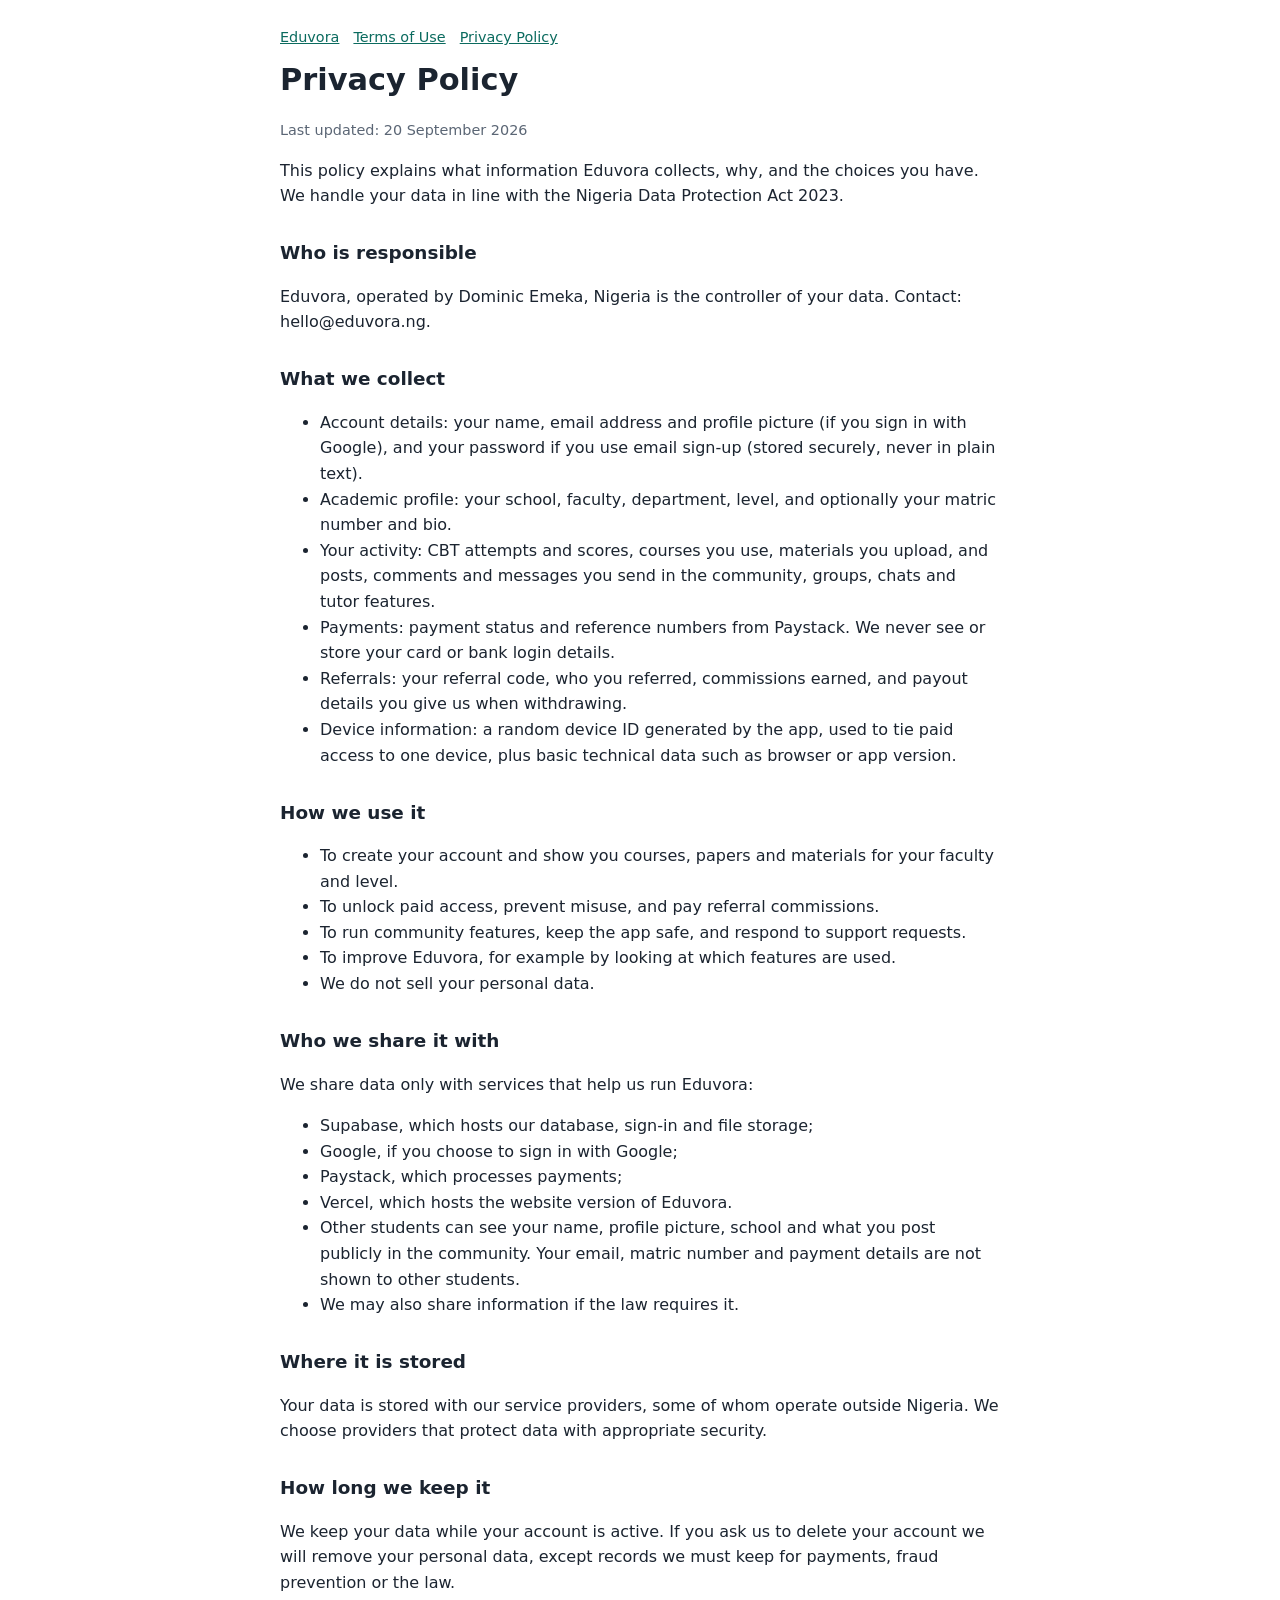
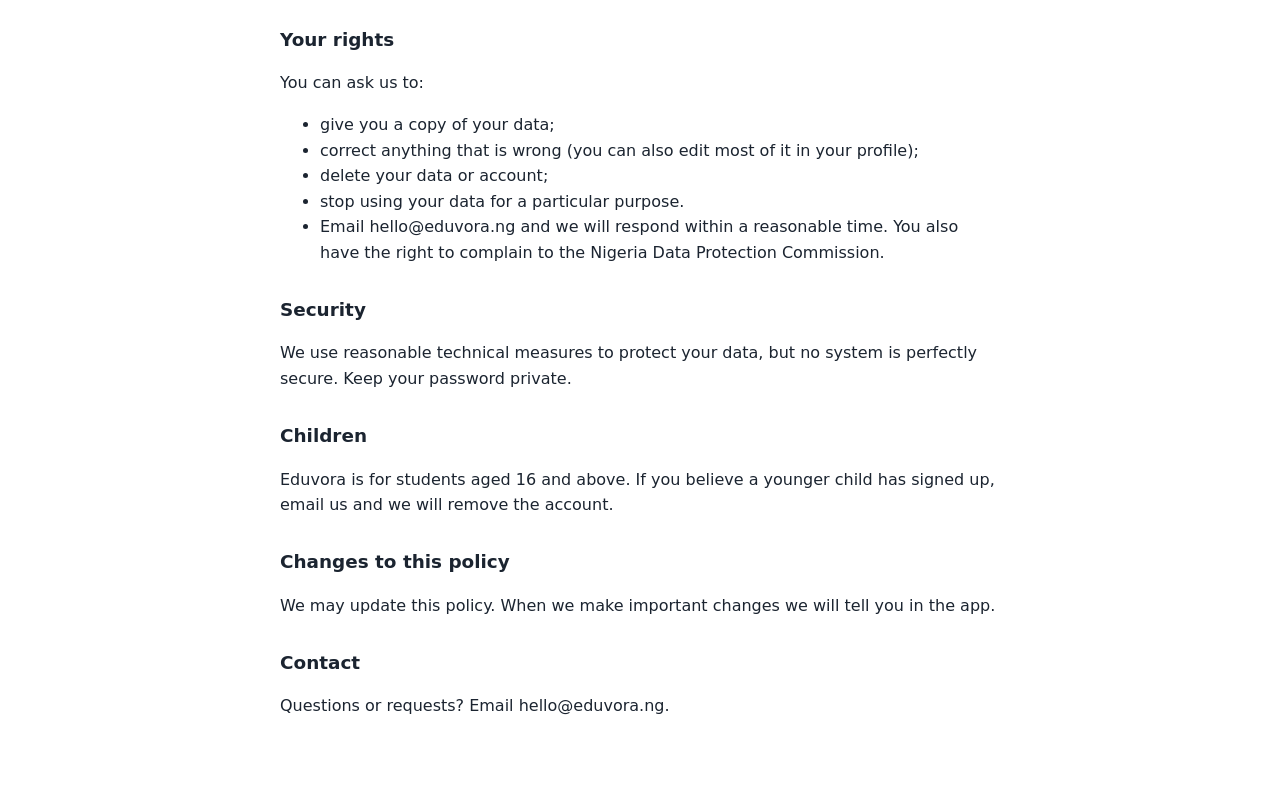
==== web/privacy.html @ e9e39f9f "Add Terms of Use and Privacy Policy (in-app screens, web pages, sign-up consent) Co-Authored-By: Cla" ====
<!doctype html><html lang='en'><head><meta charset='utf-8'><meta name='viewport' content='width=device-width,initial-scale=1'><title>Privacy Policy - Eduvora</title><style>body{font-family:system-ui,-apple-system,Segoe UI,Roboto,sans-serif;line-height:1.6;color:#1b2430;background:#fff;margin:0}main{max-width:720px;margin:0 auto;padding:24px 16px 64px}h1{font-size:1.9rem;margin:.2em 0}h2{font-size:1.15rem;margin:1.6em 0 .4em}p,li{font-size:1rem}.muted{color:#5b6675;font-size:.9rem}a{color:#0b6b5f}nav a{margin-right:14px;font-size:.9rem}@media (prefers-color-scheme:dark){body{background:#12171d;color:#e6ebf0}.muted{color:#9aa6b4}a{color:#6fd3c3}}</style></head><body><main><nav><a href='/'>Eduvora</a><a href='terms.html'>Terms of Use</a><a href='privacy.html'>Privacy Policy</a></nav><h1>Privacy Policy</h1><p class='muted'>Last updated: 20 September 2026</p><p>This policy explains what information Eduvora collects, why, and the choices you have. We handle your data in line with the Nigeria Data Protection Act 2023.</p><h2>Who is responsible</h2><p>Eduvora, operated by Dominic Emeka, Nigeria is the controller of your data. Contact: hello@eduvora.ng.</p><h2>What we collect</h2><ul><li>Account details: your name, email address and profile picture (if you sign in with Google), and your password if you use email sign-up (stored securely, never in plain text).</li><li>Academic profile: your school, faculty, department, level, and optionally your matric number and bio.</li><li>Your activity: CBT attempts and scores, courses you use, materials you upload, and posts, comments and messages you send in the community, groups, chats and tutor features.</li><li>Payments: payment status and reference numbers from Paystack. We never see or store your card or bank login details.</li><li>Referrals: your referral code, who you referred, commissions earned, and payout details you give us when withdrawing.</li><li>Device information: a random device ID generated by the app, used to tie paid access to one device, plus basic technical data such as browser or app version.</li></ul><h2>How we use it</h2><ul><li>To create your account and show you courses, papers and materials for your faculty and level.</li><li>To unlock paid access, prevent misuse, and pay referral commissions.</li><li>To run community features, keep the app safe, and respond to support requests.</li><li>To improve Eduvora, for example by looking at which features are used.</li><li>We do not sell your personal data.</li></ul><h2>Who we share it with</h2><p>We share data only with services that help us run Eduvora:</p><ul><li>Supabase, which hosts our database, sign-in and file storage;</li><li>Google, if you choose to sign in with Google;</li><li>Paystack, which processes payments;</li><li>Vercel, which hosts the website version of Eduvora.</li><li>Other students can see your name, profile picture, school and what you post publicly in the community. Your email, matric number and payment details are not shown to other students.</li><li>We may also share information if the law requires it.</li></ul><h2>Where it is stored</h2><p>Your data is stored with our service providers, some of whom operate outside Nigeria. We choose providers that protect data with appropriate security.</p><h2>How long we keep it</h2><p>We keep your data while your account is active. If you ask us to delete your account we will remove your personal data, except records we must keep for payments, fraud prevention or the law.</p><h2>Your rights</h2><p>You can ask us to:</p><ul><li>give you a copy of your data;</li><li>correct anything that is wrong (you can also edit most of it in your profile);</li><li>delete your data or account;</li><li>stop using your data for a particular purpose.</li><li>Email hello@eduvora.ng and we will respond within a reasonable time. You also have the right to complain to the Nigeria Data Protection Commission.</li></ul><h2>Security</h2><p>We use reasonable technical measures to protect your data, but no system is perfectly secure. Keep your password private.</p><h2>Children</h2><p>Eduvora is for students aged 16 and above. If you believe a younger child has signed up, email us and we will remove the account.</p><h2>Changes to this policy</h2><p>We may update this policy. When we make important changes we will tell you in the app.</p><h2>Contact</h2><p>Questions or requests? Email hello@eduvora.ng.</p></main></body></html>
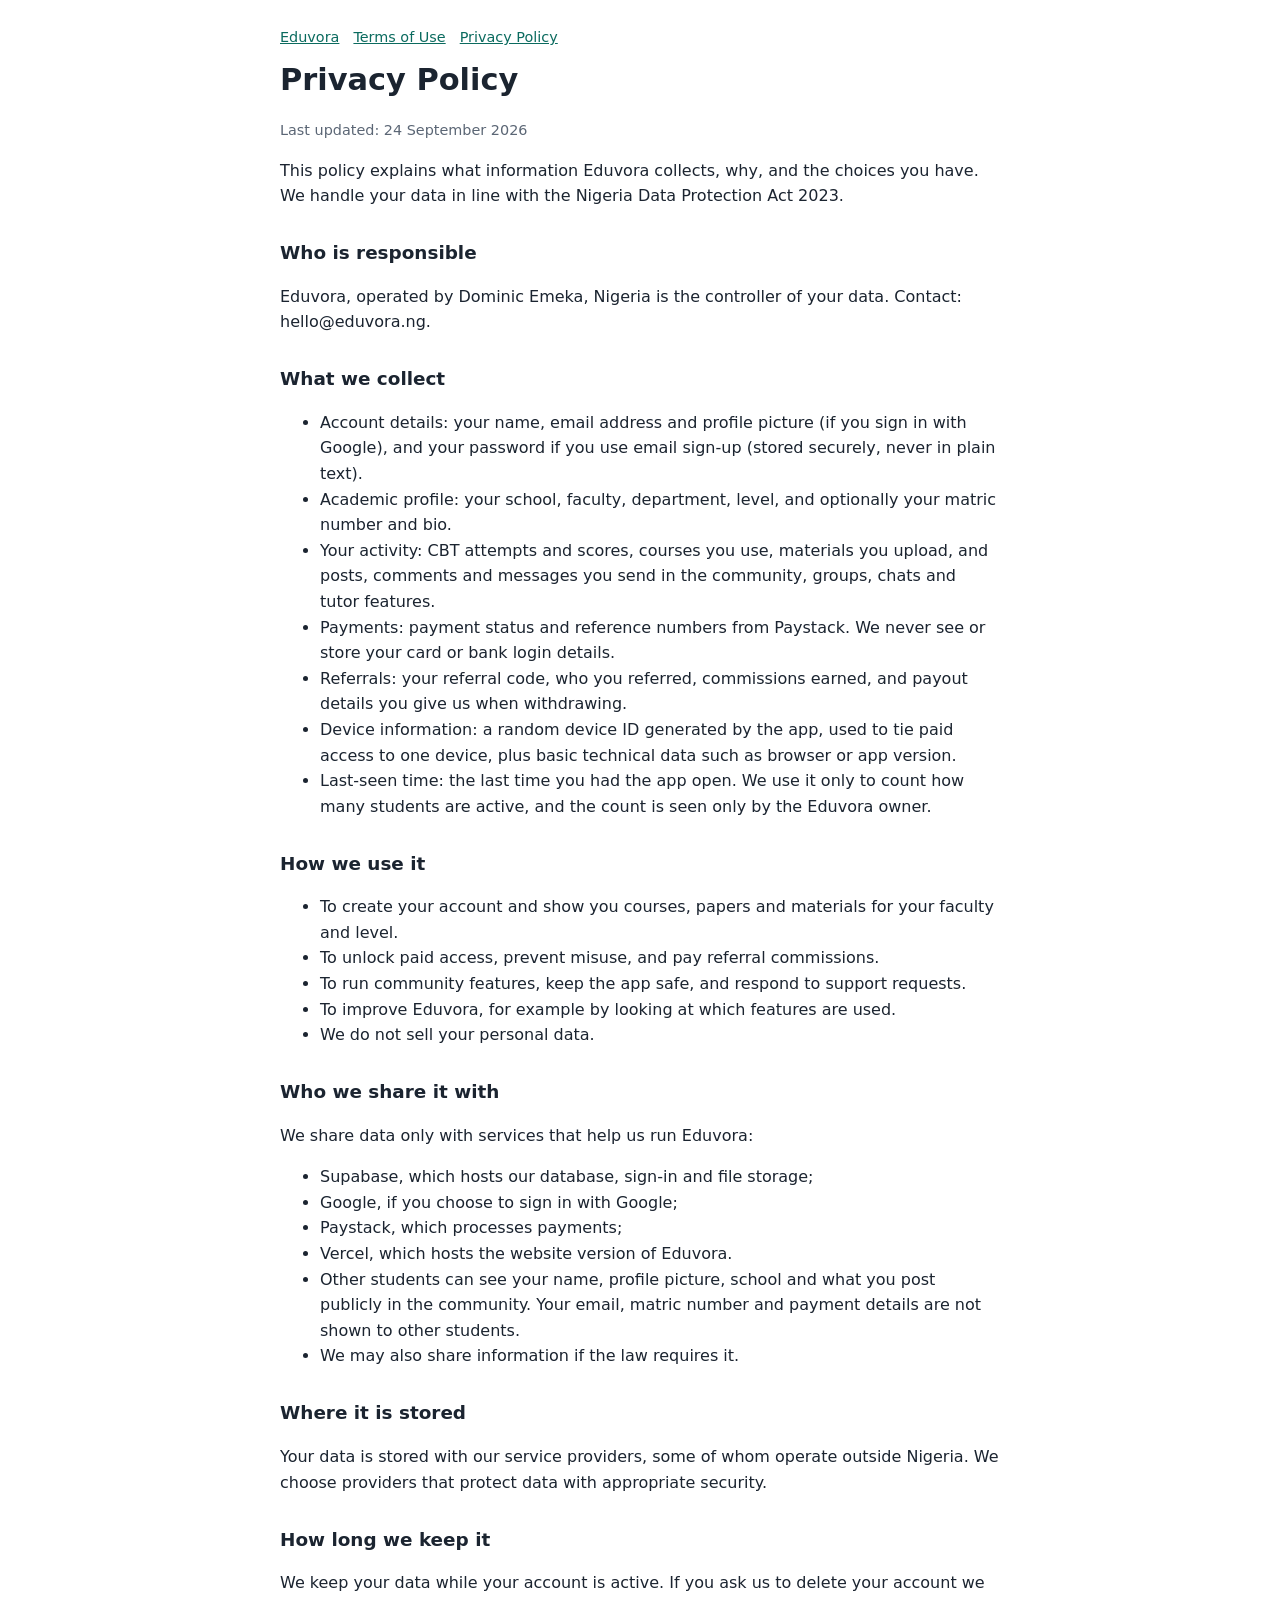
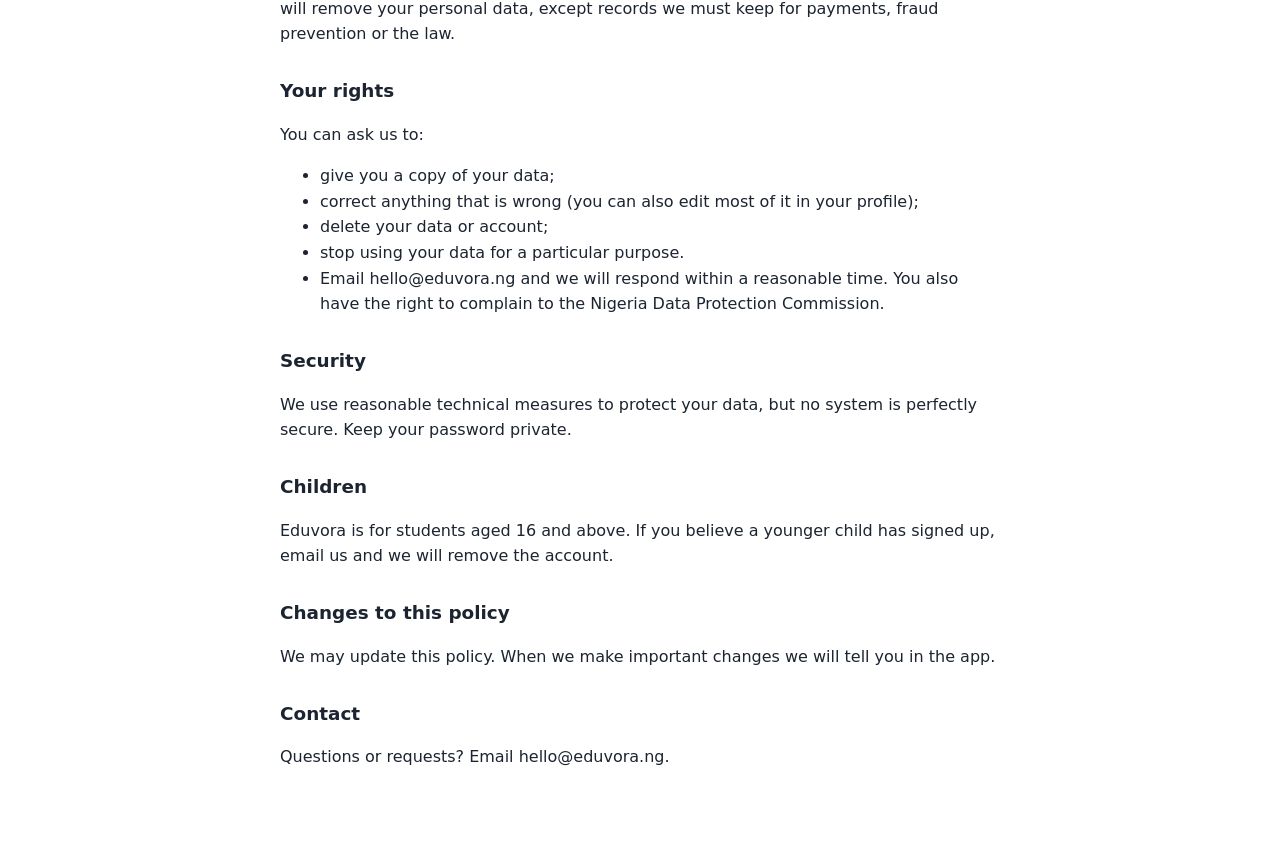
==== commit be2c5252: "Owner-only Live users screen with a last-seen heartbeat HomeShell pings touch_last_seen() on open an" ====
--- a/web/privacy.html
+++ b/web/privacy.html
@@ -1 +1 @@
-<!doctype html><html lang='en'><head><meta charset='utf-8'><meta name='viewport' content='width=device-width,initial-scale=1'><title>Privacy Policy - Eduvora</title><style>body{font-family:system-ui,-apple-system,Segoe UI,Roboto,sans-serif;line-height:1.6;color:#1b2430;background:#fff;margin:0}main{max-width:720px;margin:0 auto;padding:24px 16px 64px}h1{font-size:1.9rem;margin:.2em 0}h2{font-size:1.15rem;margin:1.6em 0 .4em}p,li{font-size:1rem}.muted{color:#5b6675;font-size:.9rem}a{color:#0b6b5f}nav a{margin-right:14px;font-size:.9rem}@media (prefers-color-scheme:dark){body{background:#12171d;color:#e6ebf0}.muted{color:#9aa6b4}a{color:#6fd3c3}}</style></head><body><main><nav><a href='/'>Eduvora</a><a href='terms.html'>Terms of Use</a><a href='privacy.html'>Privacy Policy</a></nav><h1>Privacy Policy</h1><p class='muted'>Last updated: 20 September 2026</p><p>This policy explains what information Eduvora collects, why, and the choices you have. We handle your data in line with the Nigeria Data Protection Act 2023.</p><h2>Who is responsible</h2><p>Eduvora, operated by Dominic Emeka, Nigeria is the controller of your data. Contact: hello@eduvora.ng.</p><h2>What we collect</h2><ul><li>Account details: your name, email address and profile picture (if you sign in with Google), and your password if you use email sign-up (stored securely, never in plain text).</li><li>Academic profile: your school, faculty, department, level, and optionally your matric number and bio.</li><li>Your activity: CBT attempts and scores, courses you use, materials you upload, and posts, comments and messages you send in the community, groups, chats and tutor features.</li><li>Payments: payment status and reference numbers from Paystack. We never see or store your card or bank login details.</li><li>Referrals: your referral code, who you referred, commissions earned, and payout details you give us when withdrawing.</li><li>Device information: a random device ID generated by the app, used to tie paid access to one device, plus basic technical data such as browser or app version.</li></ul><h2>How we use it</h2><ul><li>To create your account and show you courses, papers and materials for your faculty and level.</li><li>To unlock paid access, prevent misuse, and pay referral commissions.</li><li>To run community features, keep the app safe, and respond to support requests.</li><li>To improve Eduvora, for example by looking at which features are used.</li><li>We do not sell your personal data.</li></ul><h2>Who we share it with</h2><p>We share data only with services that help us run Eduvora:</p><ul><li>Supabase, which hosts our database, sign-in and file storage;</li><li>Google, if you choose to sign in with Google;</li><li>Paystack, which processes payments;</li><li>Vercel, which hosts the website version of Eduvora.</li><li>Other students can see your name, profile picture, school and what you post publicly in the community. Your email, matric number and payment details are not shown to other students.</li><li>We may also share information if the law requires it.</li></ul><h2>Where it is stored</h2><p>Your data is stored with our service providers, some of whom operate outside Nigeria. We choose providers that protect data with appropriate security.</p><h2>How long we keep it</h2><p>We keep your data while your account is active. If you ask us to delete your account we will remove your personal data, except records we must keep for payments, fraud prevention or the law.</p><h2>Your rights</h2><p>You can ask us to:</p><ul><li>give you a copy of your data;</li><li>correct anything that is wrong (you can also edit most of it in your profile);</li><li>delete your data or account;</li><li>stop using your data for a particular purpose.</li><li>Email hello@eduvora.ng and we will respond within a reasonable time. You also have the right to complain to the Nigeria Data Protection Commission.</li></ul><h2>Security</h2><p>We use reasonable technical measures to protect your data, but no system is perfectly secure. Keep your password private.</p><h2>Children</h2><p>Eduvora is for students aged 16 and above. If you believe a younger child has signed up, email us and we will remove the account.</p><h2>Changes to this policy</h2><p>We may update this policy. When we make important changes we will tell you in the app.</p><h2>Contact</h2><p>Questions or requests? Email hello@eduvora.ng.</p></main></body></html>+<!doctype html><html lang='en'><head><meta charset='utf-8'><meta name='viewport' content='width=device-width,initial-scale=1'><title>Privacy Policy - Eduvora</title><style>body{font-family:system-ui,-apple-system,Segoe UI,Roboto,sans-serif;line-height:1.6;color:#1b2430;background:#fff;margin:0}main{max-width:720px;margin:0 auto;padding:24px 16px 64px}h1{font-size:1.9rem;margin:.2em 0}h2{font-size:1.15rem;margin:1.6em 0 .4em}p,li{font-size:1rem}.muted{color:#5b6675;font-size:.9rem}a{color:#0b6b5f}nav a{margin-right:14px;font-size:.9rem}@media (prefers-color-scheme:dark){body{background:#12171d;color:#e6ebf0}.muted{color:#9aa6b4}a{color:#6fd3c3}}</style></head><body><main><nav><a href='/'>Eduvora</a><a href='terms.html'>Terms of Use</a><a href='privacy.html'>Privacy Policy</a></nav><h1>Privacy Policy</h1><p class='muted'>Last updated: 24 September 2026</p><p>This policy explains what information Eduvora collects, why, and the choices you have. We handle your data in line with the Nigeria Data Protection Act 2023.</p><h2>Who is responsible</h2><p>Eduvora, operated by Dominic Emeka, Nigeria is the controller of your data. Contact: hello@eduvora.ng.</p><h2>What we collect</h2><ul><li>Account details: your name, email address and profile picture (if you sign in with Google), and your password if you use email sign-up (stored securely, never in plain text).</li><li>Academic profile: your school, faculty, department, level, and optionally your matric number and bio.</li><li>Your activity: CBT attempts and scores, courses you use, materials you upload, and posts, comments and messages you send in the community, groups, chats and tutor features.</li><li>Payments: payment status and reference numbers from Paystack. We never see or store your card or bank login details.</li><li>Referrals: your referral code, who you referred, commissions earned, and payout details you give us when withdrawing.</li><li>Device information: a random device ID generated by the app, used to tie paid access to one device, plus basic technical data such as browser or app version.</li><li>Last-seen time: the last time you had the app open. We use it only to count how many students are active, and the count is seen only by the Eduvora owner.</li></ul><h2>How we use it</h2><ul><li>To create your account and show you courses, papers and materials for your faculty and level.</li><li>To unlock paid access, prevent misuse, and pay referral commissions.</li><li>To run community features, keep the app safe, and respond to support requests.</li><li>To improve Eduvora, for example by looking at which features are used.</li><li>We do not sell your personal data.</li></ul><h2>Who we share it with</h2><p>We share data only with services that help us run Eduvora:</p><ul><li>Supabase, which hosts our database, sign-in and file storage;</li><li>Google, if you choose to sign in with Google;</li><li>Paystack, which processes payments;</li><li>Vercel, which hosts the website version of Eduvora.</li><li>Other students can see your name, profile picture, school and what you post publicly in the community. Your email, matric number and payment details are not shown to other students.</li><li>We may also share information if the law requires it.</li></ul><h2>Where it is stored</h2><p>Your data is stored with our service providers, some of whom operate outside Nigeria. We choose providers that protect data with appropriate security.</p><h2>How long we keep it</h2><p>We keep your data while your account is active. If you ask us to delete your account we will remove your personal data, except records we must keep for payments, fraud prevention or the law.</p><h2>Your rights</h2><p>You can ask us to:</p><ul><li>give you a copy of your data;</li><li>correct anything that is wrong (you can also edit most of it in your profile);</li><li>delete your data or account;</li><li>stop using your data for a particular purpose.</li><li>Email hello@eduvora.ng and we will respond within a reasonable time. You also have the right to complain to the Nigeria Data Protection Commission.</li></ul><h2>Security</h2><p>We use reasonable technical measures to protect your data, but no system is perfectly secure. Keep your password private.</p><h2>Children</h2><p>Eduvora is for students aged 16 and above. If you believe a younger child has signed up, email us and we will remove the account.</p><h2>Changes to this policy</h2><p>We may update this policy. When we make important changes we will tell you in the app.</p><h2>Contact</h2><p>Questions or requests? Email hello@eduvora.ng.</p></main></body></html>
